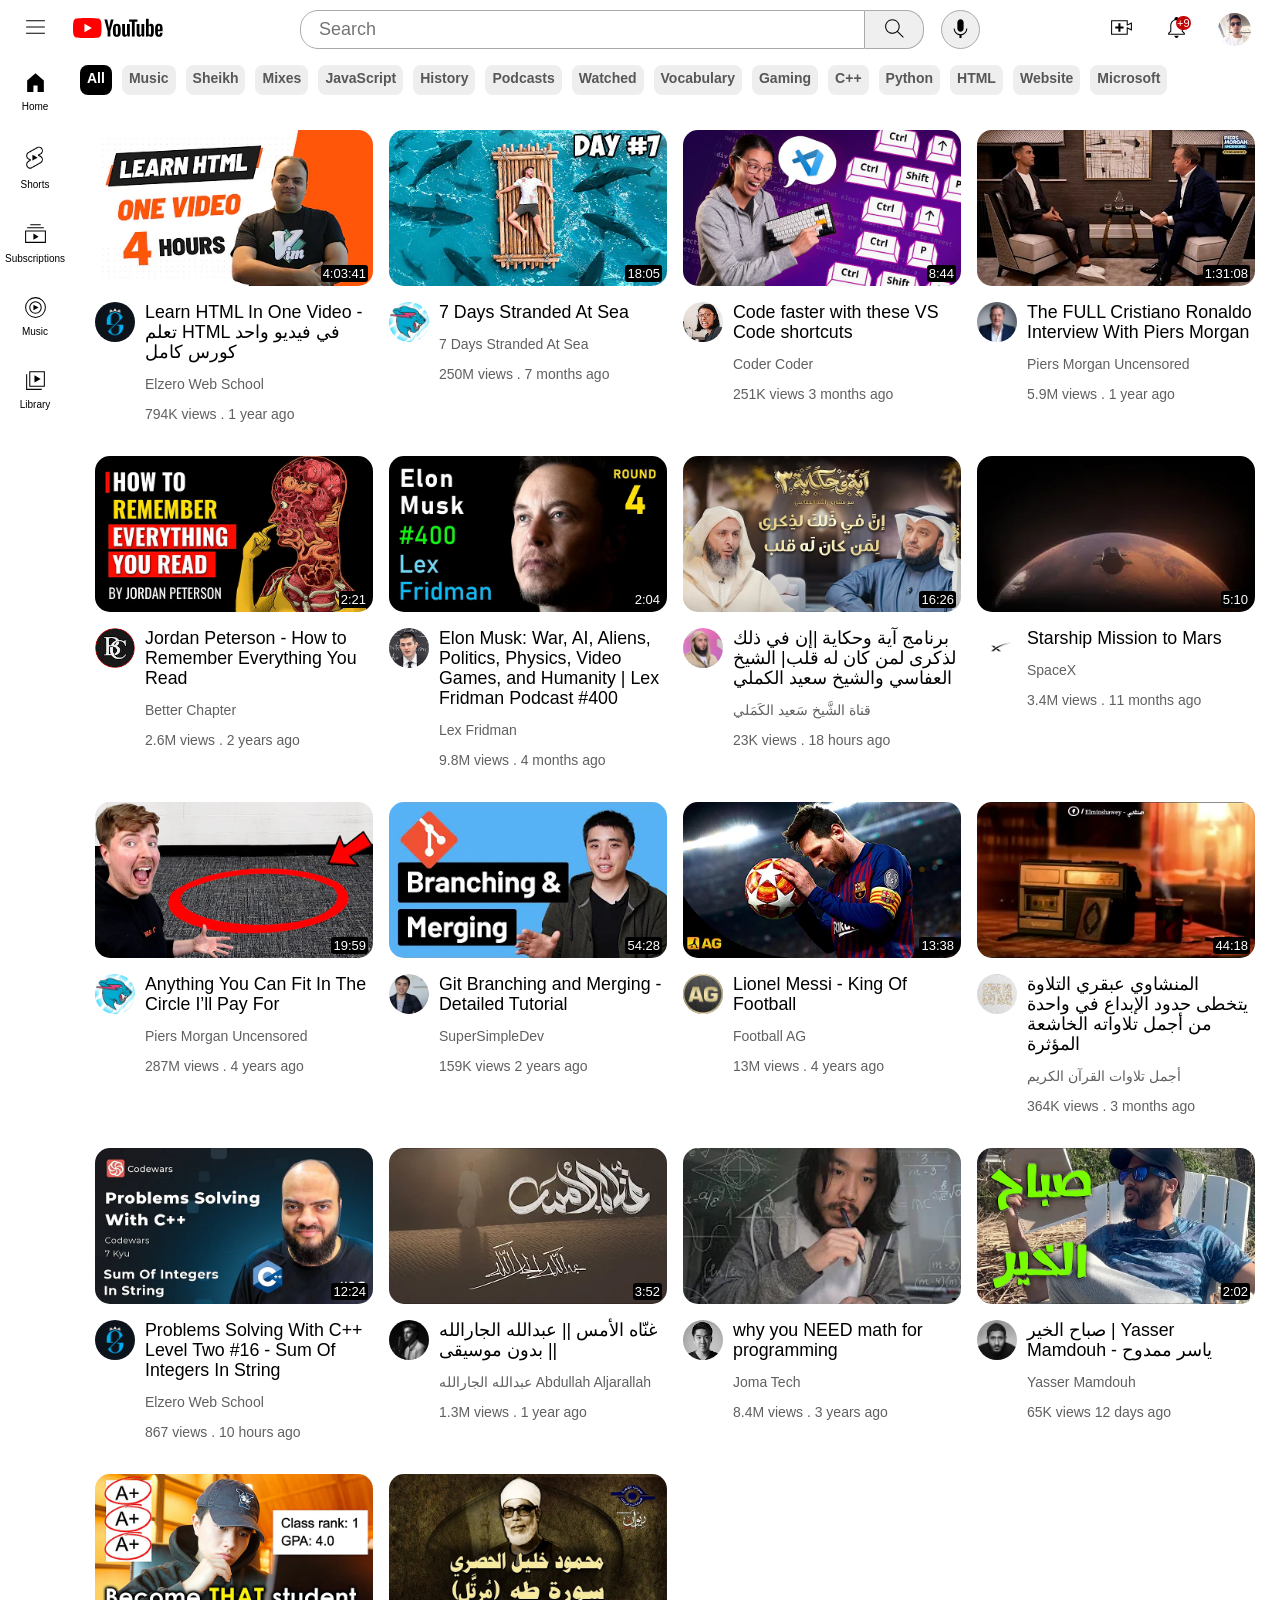
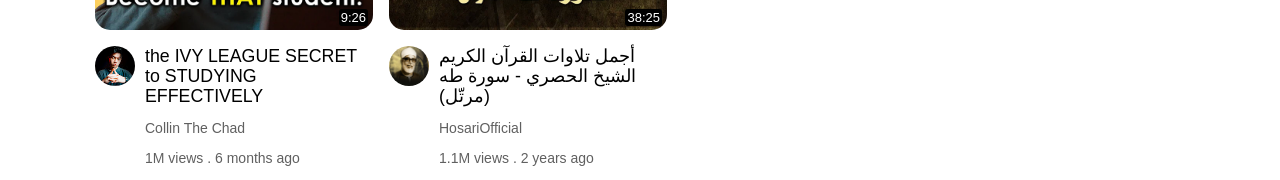
==== index.html @ dba9ea6b "Add files via upload" ====
<!DOCTYPE html>
<html lang="en">

<head>
    <meta charset="UTF-8">
    <link rel="stylesheet" href="youtube.css">
    <link rel="stylesheet" href="youtube.header.css">
    <link rel="shortcut icon" href="images\youtube.png">
    <link rel="stylesheet" href="side.css">
    <title>Youtube</title>
</head>

<body>

<div class="all-header">
    <div class="header">
        <div class="header-left">
            <img class="three-dash" src="images/three-dash.svg">
            <img class="logo" src="images/youtube-logo.svg">
        </div>
    
    
        <div class="header-center"> 
            <input class="search-bar" type="text" placeholder="Search">
            <button class="button-search">
                <img class="search-icon" src="images/search.svg">
            </button>
            <button class="button-voice">
                <img class="voice-search-icon" src="images/voice-search-icon.svg">
            </button>
        </div>
    
    
        <div class="header-right">
            <img class="upload" src="images/upload.svg">
            <div class="cont">
              <img class="notifications" src="images/notifications.svg">
              <p class="conter">+9</p>  
            </div>
            
            <img class="my-prof" src="images/my-prof.jpg">
        </div>
    </div>
    <div class="header2">
        <div class="element-all">All</div>
        <div class="element">Music</div>
        <div class="element">Sheikh</div>
        <div class="element">Mixes</div>
        <div class="element">JavaScript</div>
        <div class="element">History</div>
        <div class="element">Podcasts</div>
        <div class="element">Watched</div>
        <div class="element">Vocabulary</div>
        <div class="element">Gaming</div>
        <div class="element">C++</div>
        <div class="element">Python</div>
        <div class="element">HTML</div>
        <div class="element">Website</div>
        <div class="element">Microsoft</div>
    </div>
</div>
<div class="side">
   <div class="side-bar">
        <img class="home-icon" src="images/home.svg">
        <p class="home">Home</p>
        <img class="short-icon" src="images/shorts.png">
        <p class="shorts">Shorts</p>
        <img class="subscriptions-icon" src="images/subscriptions.svg">
        <p class="subscriptions">Subscriptions</p>
        <img class="music-icon" src="images/youtube-music.svg">
        <p class="music">Music</p>
        <img class="library-icon" src="images/library.svg">
        <p class="library">Library</p>
   </div> 
</div>

    <div class="conta">

        <!-------------------------------------------(1)------------------------------------------->

        <div class="video">
                <div  class="pic-timing"> 
                  <img class="video-photo" src="images/zer2.webp">
                  <div class="video-time">4:03:41</div> 
            </div>
            <div class="total-grid">
                <div class="div-of-prof">
                    <img class="prof-pic" src="images/zer1.jpg">
                </div>
                <div class="video-info">
                    <p class="video-title">Learn HTML In One Video - تعلم HTML في فيديو واحد كورس كامل</p>
                    <p class="video-author">Elzero Web School</p>
                    <p class="video-state">794K views . 1 year ago</p>
                </div>
            </div>
        </div>


        <!--------------------------------------------------(2)-------------------------------------->

        <div class="video">
            <div class="pic-timing">
                <img class="video-photo" src="images/bas3.webp">
                <div class="video-time">18:05</div>
            </div>
            <div class="total-grid">
                <div class="div-of-prof">
                    <img class="prof-pic" src="images/bas1.jpg">
                </div>
                <div class="video-info">
                    <p class="video-title">7 Days Stranded At Sea</p>
                    <p class="video-author">7 Days Stranded At Sea</p>
                    <p class="video-state">
                        250M views . 7 months ago</p>
                </div>
            </div>
        </div>

        <!-----------------------------------------------------(3)----------------------------------->

        <div class="video">
            <div class="pic-timing">
                <img class="video-photo" src="images/ctr2.webp">
                <div class="video-time">8:44</div>
            </div>
            <div class="total-grid">
                <div class="div-of-prof">
                    <img class="prof-pic" src="images/ctr1.jpg">
                </div>
                <div class="video-info">
                    <p class="video-title">Code faster with these VS Code shortcuts</p>
                    <p class="video-author">Coder Coder</p>
                    <p class="video-state">251K views  3 months ago </p>
                </div>
            </div>
        </div>

        <!---------------------------------------------(4)------------------------------------------->

        <div class="video">
            <div class="pic-timing">
                <img class="video-photo" src="images/cr2.webp">
                <div class="video-time">1:31:08</div>
            </div>
            <div class="total-grid">
                <div class="div-of-prof">
                    <img class="prof-pic" src="images/cr71.jpg">
                </div>
                <div class="video-info">
                    <p class="video-title">The FULL Cristiano Ronaldo Interview With Piers Morgan</p>
                    <p class="video-author">Piers Morgan Uncensored</p>
                    <p class="video-state">5.9M views . 1 year ago</p>
                </div>
            </div>
        </div>

        <!------------------------------------------------(5)---------------------------------------->

        <div class="video">
            <div class="pic-timing">
                <img class="video-photo" src="images/how2.webp">
                <div class="video-time">2:21</div>
            </div>
            <div class="total-grid">
                <div class="div-of-prof">
                    <img class="prof-pic" src="images/how1.jpg">
                </div>
                <div class="video-info">
                    <p class="video-title">Jordan Peterson - How to Remember Everything You Read</p>
                    <p class="video-author">Better Chapter</p>
                    <p class="video-state">2.6M views . 2 years ago</p>
                </div>
            </div>
        </div>

        <!--------------------------------------------------(6)-------------------------------------->

        <div class="video">
            <div class="pic-timing">
                <img class="video-photo" src="images/elon2.webp">
                <div class="video-time">2:04</div>
            </div>
            <div class="total-grid">
                <div class="div-of-prof">
                    <img class="prof-pic" src="images/elon1.jpg">
                </div>
                <div class="video-info">
                    <p class="video-title">Elon Musk: War, AI, Aliens, Politics, Physics, Video Games, and Humanity | Lex Fridman Podcast #400</p>
                    <p class="video-author">Lex Fridman</p>
                    <p class="video-state">9.8M views . 4 months ago</p>
                </div>
            </div>
        </div>

        <!--------------------------------------------------(7)-------------------------------------->

        <div class="video">
            <div class="pic-timing">
                <img class="video-photo" src="images/sa3.webp">
                <div class="video-time">16:26</div>
            </div>
            <div class="total-grid">
                <div class="div-of-prof">
                    <img class="prof-pic" src="images/sa1.jpg">
                </div>
                <div class="video-info">
                    <p class="video-title">برنامج آية وحكاية |إن في ذلك لذكرى لمن كان له قلب| الشيخ العفاسي والشيخ سعيد الكملي</p>
                    <p class="video-author">قناة الشَّيخ سَعيد الكَمَلي </p>
                    <p class="video-state">23K views . 18 hours ago</p>
                </div>
            </div>
        </div>

        <!---------------------------------------------------(8)------------------------------------->

        <div class="video">
            <div class="pic-timing">
                <img class="video-photo" src="images/space2.webp">
                <div class="video-time">5:10</div>
            </div>
            <div class="total-grid">
                <div class="div-of-prof">
                    <img class="prof-pic" src="images/space1.jpg">
                </div>
                <div class="video-info">
                    <p class="video-title">Starship Mission to Mars</p>
                    <p class="video-author">SpaceX</p>
                    <p class="video-state">3.4M views . 11 months ago</p>
                </div>
            </div>
        </div>

        <!----------------------------------------------------(9)------------------------------------>

        <div class="video">
            <div class="pic-timing">
                <img class="video-photo" src="images/bas2.webp">
                <div class="video-time">19:59</div>
            </div>
            <div class="total-grid">
                <div class="div-of-prof">
                    <img class="prof-pic" src="images/bas1.jpg">
                </div>
                <div class="video-info">
                    <p class="video-title">Anything You Can Fit In The Circle I’ll Pay For</p>
                    <p class="video-author">Piers Morgan Uncensored</p>
                    <p class="video-state">287M views . 4 years ago</p>
                </div>
            </div>
        </div>

        <!-------------------------------------------------(10)--------------------------------------->

        <div class="video">
            <div class="pic-timing">
                <img class="video-photo" src="images/con2.webp">
                <div class="video-time">54:28</div>
            </div>
            <div class="total-grid">
                <div class="div-of-prof">
                    <img class="prof-pic" src="images/con1.jpg">
                </div>
                <div class="video-info">
                    <p class="video-title">Git Branching and Merging - Detailed Tutorial</p>
                    <p class="video-author">SuperSimpleDev</p>
                    <p class="video-state">159K views  2 years ago</p>
                </div>
            </div>
        </div>

        <!----------------------------------------------------(11)------------------------------------>

        <div class="video">
            <div class="pic-timing">
                <img class="video-photo" src="images/mis2.webp">
                <div class="video-time">13:38</div>
            </div>
            <div class="total-grid">
                <div class="div-of-prof">
                    <img class="prof-pic" src="images/mis1.jpg">
                </div>
                <div class="video-info">
                    <p class="video-title">Lionel Messi - King Of Football</p>
                    <p class="video-author">Football AG</p>
                    <p class="video-state">13M views . 4 years ago</p>
                </div>
            </div>
        </div>

        <!-------------------------------------------------------(12)--------------------------------->

        <div class="video">
            <div class="pic-timing">
                <img class="video-photo" src="images/mnsh2.webp">
                <div class="video-time">44:18</div>
            </div>
            <div class="total-grid">
                <div class="div-of-prof">
                    <img class="prof-pic" src="images/mnsh1.jpg">
                </div>
                <div class="video-info">
                    <p class="video-title">المنشاوي عبقري التلاوة يتخطى حدود الإبداع في واحدة من أجمل تلاواته الخاشعة المؤثرة</p>
                    <p class="video-author">أجمل تلاوات القرآن الكريم</p>
                    <p class="video-state">364K views . 3 months ago</p>
                </div>
            </div>
        </div>

        <!-------------------------------------------------------(13)--------------------------------->

        <div class="video">
            <div class="pic-timing">
                <img class="video-photo" src="images/elzero3.webp">
                <div class="video-time">12:24</div>
            </div>
            <div class="total-grid">
                <div class="div-of-prof">
                    <img class="prof-pic" src="images/zer1.jpg">
                </div>
                <div class="video-info">
                    <p class="video-title">Problems Solving With C++ Level Two #16 - Sum Of Integers In String</p>
                    <p class="video-author">Elzero Web School</p>
                    <p class="video-state">867 views . 10 hours ago</p>
                </div>
            </div>
        </div>

        <!-------------------------------------------------------(14)--------------------------------->

        <div class="video">
            <div class="pic-timing">
                <img class="video-photo" src="images/gar3.webp">
                <div class="video-time">3:52</div>
            </div>
            <div class="total-grid">
                <div class="div-of-prof">
                    <img class="prof-pic" src="images/gar1.jpg">
                </div>
                <div class="video-info">
                    <p class="video-title">غنّاه الأمس || عبدالله الجارالله || بدون موسيقى</p>
                    <p class="video-author">عبدالله الجارالله Abdullah Aljarallah</p>
                    <p class="video-state">1.3M views . 1 year ago</p>
                </div>
            </div>
        </div>
        
        <!--------------------------------------------------(15)-------------------------------------->

        <div class="video">
            <div class="pic-timing">
                <img class="video-photo" src="images/alg2.webp">
                <div class="video-time"></div>
            </div>
            <div class="total-grid">
                <div class="div-of-prof">
                    <img class="prof-pic" src="images/alg1.webp">
                </div>
                <div class="video-info">
                    <p class="video-title">why you NEED math for programming</p>
                    <p class="video-author">Joma Tech</p>
                    <p class="video-state">8.4M views . 3 years ago</p>
                </div>
            </div>
        </div>
        <!----------------------------------------------------(16)------------------------------------>

        <div class="video">
            <div class="pic-timing">
                <img class="video-photo" src="images/yas2.webp">
                <div class="video-time">2:02</div>
            </div>
            <div class="total-grid">
                <div class="div-of-prof">
                    <img class="prof-pic" src="images/yas1.jpg">
                </div>
                <div class="video-info">
                    <p class="video-title">صباح الخير | Yasser Mamdouh - ياسر ممدوح</p>
                    <p class="video-author">Yasser Mamdouh</p>
                    <p class="video-state">65K views  12 days ago</p>
                </div>
            </div>
        </div>
        <!----------------------------------------------------(17)------------------------------------>

        <div class="video">
            <div class="pic-timing">
                <img class="video-photo" src="images/non2.webp">
                <div class="video-time">9:26</div>
            </div>
            <div class="total-grid">
                <div class="div-of-prof">
                    <img class="prof-pic" src="images/non1.jpg">
                </div>
                <div class="video-info">
                    <p class="video-title">the IVY LEAGUE SECRET to STUDYING EFFECTIVELY</p>
                    <p class="video-author">Collin The Chad</p>
                    <p class="video-state">1M views . 6 months ago</p>
                </div>
            </div>
        </div>
        <!----------------------------------------------------(18)------------------------------------>

        <div  class="video">
            <div class="pic-timing">
                <img class="video-photo" src="images/hos2.webp">
                <div class="video-time">38:25</div>
            </div>
            <div class="total-grid">
                <div class="div-of-prof">
                    <img class="prof-pic" src="images/hos1.jpg">
                </div>
                <div class="video-info">
                    <p class="video-title">أجمل تلاوات القرآن الكريم الشيخ الحصري - سورة طه (مرتّل)</p>
                    <p class="video-author">HosariOfficial</p>
                    <p class="video-state">1.1M views . 2 years ago</p>
                </div>
            </div>
        </div>

    </div>
</body>

</html>
---- youtube.css ----
body {
  font-family: "Roboto", sans-serif;
  margin: 0;
  margin-right: 25px;
}
.conta{
display:grid;
grid-template-columns:1fr 1fr 1fr;
column-gap:16px;
row-gap:20px;
margin-left: 95px;
margin-top: 130px;
}

@media (max-width:600px){
  .conta{ grid-template-columns:1fr;
  }
}
@media (max-width:999px) and (min-width:600px) {
  .conta{ grid-template-columns:1fr 1fr;
  }
}
@media (min-width:1000px){
  .conta{ grid-template-columns:1fr 1fr  1fr  1fr;
  }
}

.video {
  display: inline-block;
  vertical-align: top;
  position: relative;
  z-index: -1;
}

.video-photo {
  margin-bottom: 12px;
  width: 100%;
  border-radius:15px;
}

.total-grid {
  display: grid;
  grid-template-columns: 50px 1fr;

}

.prof-pic {
  width: 40px;
  border-radius: 25px;
}


.video-title {
  margin-top: 0px;
  font-size: 17.8px;
  font-weight: 500;
  line-height: 20px;
  margin-bottom: 12px;
  width :100%
}

.video-author {
  font-size: 14px;
  color: rgb(96, 96, 96);
  margin-bottom: 4px;
}

.video-state {
  font-size: 14px;
  color: rgb(96, 96, 96)
}


.video-time{
  position: absolute;
  bottom: 134px;
  right:5px;
  background-color: black;
  color: white;
  font-size: 13px;
  border-radius: 3px;
  padding: 1px;
  padding-right: 2px;
  padding-left: 2px;
}

.pic-timing{
  position: relative;
  
}
.video-time{
  position: absolute;
  bottom: 20px;
  right:5px;
  background-color: black;
  color: white;
  font-size: 13px;
  border-radius: 3px;
  padding: 1px;
  padding-right: 2px;
  padding-left: 2px;
}
---- youtube.header.css ----
.all-header{
  position: fixed;
  top: 0px;
  background-color: white;
  padding-bottom: 15px;
  width: 100%;
}

.header{
display:flex;
flex-direction:row;
justify-content:space-between;
height:55px;
margin-bottom:10px;
vertical-align: top;
}

.header-left{
  display:flex;
  align-items:center;
  width: 150px;
  margin-right:150px;
}
.three-dash{
  height: 25px;
  margin-right :25px;
  margin-left:23px;
}
.logo{
  height:20px;
}



.header-center{
  display:flex;
  flex: 1;

}
.search-bar{
height:35px;
width:100%;
font-size: 18px;
max-width: 650px;
min-width: 100px;
border-top-left-radius:18px;
border-bottom-left-radius:18px;
border: rgb(170,170,170) solid 1px;
margin-top:10px;
padding-left: 18px;
}

.button-search{
  height:39px;
  border-top-right-radius:18px;
  border-bottom-right-radius:18px;
  border: rgb(170,170,170) solid 1px;
  margin-top:10px;
  border-left: none;
  margin-right: 17px;
  width: 70px;
}
.button-voice{
  height:39px;
  border-radius: 40px;
  border: rgb(170,170,170) solid 1px;
  margin-top:10px;
}

.search-icon{
  height:25px;
}
.voice-search-icon{
  height:25px;
}


.header-right{
  display:flex;
  width:200px;
  justify-content: space-evenly;
  margin-left:100px;
  margin-top:10px;
}


.my-prof{
  border-radius:25px;
  height: 33px;
  margin-top: 3px;
}
.notifications{
  height: 25px;
  margin-top: 5px;
}
.cont{
  position: relative;
}
.conter{
  position: absolute;
  top: -5px;
  right:-2px;
  font-size: 11px;
  background-color: rgb(197, 5, 5);
  color: white;
  border-radius: 10px;
  padding:1px
}


.upload{
  height: 25px;
  margin-top: 5px;
}



.header2{
  display: flex;
  flex-direction:flex-row;
  height: 30px;
  margin-left: 80px;
  
}

.element{
  font-size: 14px;
  font-weight: 550;
  color: rgb(88, 87, 87);
  padding: 7px;
  padding-top:5px;
  padding-bottom:5px;
  background:#eee;
  border-radius:8px;
  margin-right:10px;
  
}
.element-all{
    background-color: rgb(0, 0, 0);
    color: rgb(255, 255, 255);
    font-size: 14px;
    font-weight: 550;
    padding: 7px;
    padding-top:5px;
    padding-bottom:5px;
    border-radius:8px;
    margin-right:10px;
    
}
---- side.css ----
.side {
  position: fixed;
  top: 70px;
  left: 0px;
  height: 700px;
  width: 70px;
  background-color: rgb(255, 255, 255);
}

.side-bar {
  display: flex;
  top: 70px;
  left: 0px;
  height: 350px;
  width: 70px;
  background-color: rgb(255, 255, 255);
  display: flex;
  flex-direction: column;
  justify-content: space-between;
  align-content: center;
  align-items: center;
}

.home-icon,
.library-icon,
.subscriptions-icon,
.music-icon
{
  width:25px;
  display: block;
}
.short-icon{
  width:30px;  
  height:30px;
  display: block;
}

.home,
.shorts,
.subscriptions,
.music,
.library{
  font-size: 10px;
  margin-top: -15px;
}
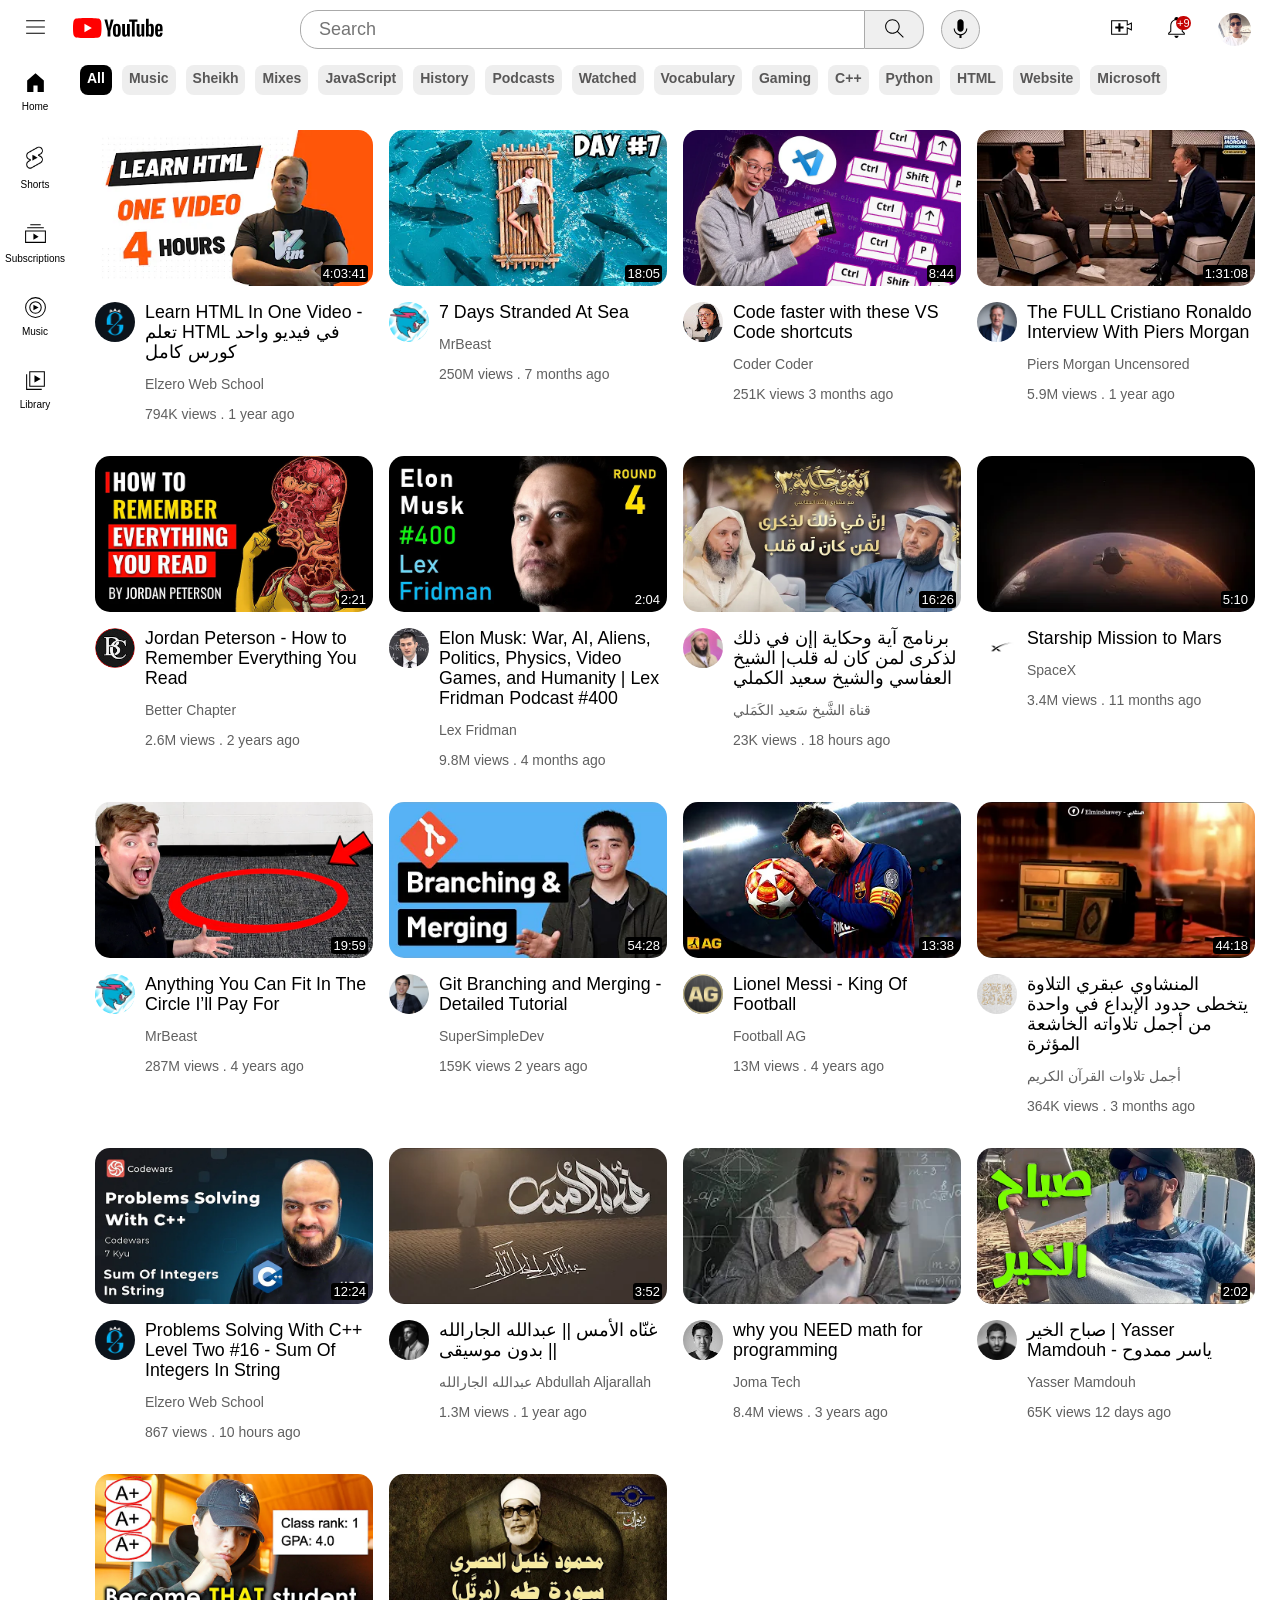
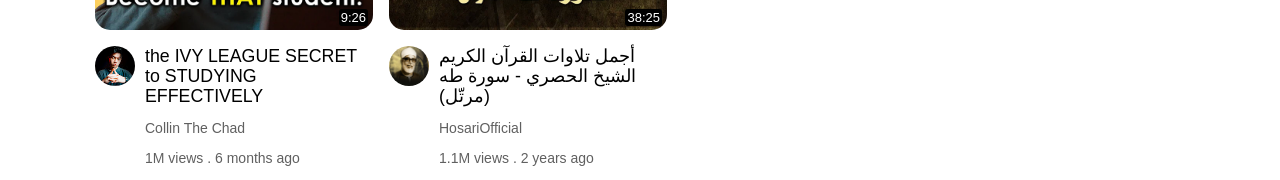
==== commit e96d3b63: "youtube" ====
--- a/index.html
+++ b/index.html
@@ -1,423 +1,429 @@
-<!DOCTYPE html>
-<html lang="en">
-
-<head>
-    <meta charset="UTF-8">
-    <link rel="stylesheet" href="youtube.css">
-    <link rel="stylesheet" href="youtube.header.css">
-    <link rel="shortcut icon" href="images\youtube.png">
-    <link rel="stylesheet" href="side.css">
-    <title>Youtube</title>
-</head>
-
-<body>
-
-<div class="all-header">
-    <div class="header">
-        <div class="header-left">
-            <img class="three-dash" src="images/three-dash.svg">
-            <img class="logo" src="images/youtube-logo.svg">
-        </div>
-    
-    
-        <div class="header-center"> 
-            <input class="search-bar" type="text" placeholder="Search">
-            <button class="button-search">
-                <img class="search-icon" src="images/search.svg">
-            </button>
-            <button class="button-voice">
-                <img class="voice-search-icon" src="images/voice-search-icon.svg">
-            </button>
-        </div>
-    
-    
-        <div class="header-right">
-            <img class="upload" src="images/upload.svg">
-            <div class="cont">
-              <img class="notifications" src="images/notifications.svg">
-              <p class="conter">+9</p>  
-            </div>
-            
-            <img class="my-prof" src="images/my-prof.jpg">
-        </div>
-    </div>
-    <div class="header2">
-        <div class="element-all">All</div>
-        <div class="element">Music</div>
-        <div class="element">Sheikh</div>
-        <div class="element">Mixes</div>
-        <div class="element">JavaScript</div>
-        <div class="element">History</div>
-        <div class="element">Podcasts</div>
-        <div class="element">Watched</div>
-        <div class="element">Vocabulary</div>
-        <div class="element">Gaming</div>
-        <div class="element">C++</div>
-        <div class="element">Python</div>
-        <div class="element">HTML</div>
-        <div class="element">Website</div>
-        <div class="element">Microsoft</div>
-    </div>
-</div>
-<div class="side">
-   <div class="side-bar">
-        <img class="home-icon" src="images/home.svg">
-        <p class="home">Home</p>
-        <img class="short-icon" src="images/shorts.png">
-        <p class="shorts">Shorts</p>
-        <img class="subscriptions-icon" src="images/subscriptions.svg">
-        <p class="subscriptions">Subscriptions</p>
-        <img class="music-icon" src="images/youtube-music.svg">
-        <p class="music">Music</p>
-        <img class="library-icon" src="images/library.svg">
-        <p class="library">Library</p>
-   </div> 
-</div>
-
-    <div class="conta">
-
-        <!-------------------------------------------(1)------------------------------------------->
-
-        <div class="video">
-                <div  class="pic-timing"> 
-                  <img class="video-photo" src="images/zer2.webp">
-                  <div class="video-time">4:03:41</div> 
-            </div>
-            <div class="total-grid">
-                <div class="div-of-prof">
-                    <img class="prof-pic" src="images/zer1.jpg">
-                </div>
-                <div class="video-info">
-                    <p class="video-title">Learn HTML In One Video - تعلم HTML في فيديو واحد كورس كامل</p>
-                    <p class="video-author">Elzero Web School</p>
-                    <p class="video-state">794K views . 1 year ago</p>
-                </div>
-            </div>
-        </div>
-
-
-        <!--------------------------------------------------(2)-------------------------------------->
-
-        <div class="video">
-            <div class="pic-timing">
-                <img class="video-photo" src="images/bas3.webp">
-                <div class="video-time">18:05</div>
-            </div>
-            <div class="total-grid">
-                <div class="div-of-prof">
-                    <img class="prof-pic" src="images/bas1.jpg">
-                </div>
-                <div class="video-info">
-                    <p class="video-title">7 Days Stranded At Sea</p>
-                    <p class="video-author">7 Days Stranded At Sea</p>
-                    <p class="video-state">
-                        250M views . 7 months ago</p>
-                </div>
-            </div>
-        </div>
-
-        <!-----------------------------------------------------(3)----------------------------------->
-
-        <div class="video">
-            <div class="pic-timing">
-                <img class="video-photo" src="images/ctr2.webp">
-                <div class="video-time">8:44</div>
-            </div>
-            <div class="total-grid">
-                <div class="div-of-prof">
-                    <img class="prof-pic" src="images/ctr1.jpg">
-                </div>
-                <div class="video-info">
-                    <p class="video-title">Code faster with these VS Code shortcuts</p>
-                    <p class="video-author">Coder Coder</p>
-                    <p class="video-state">251K views  3 months ago </p>
-                </div>
-            </div>
-        </div>
-
-        <!---------------------------------------------(4)------------------------------------------->
-
-        <div class="video">
-            <div class="pic-timing">
-                <img class="video-photo" src="images/cr2.webp">
-                <div class="video-time">1:31:08</div>
-            </div>
-            <div class="total-grid">
-                <div class="div-of-prof">
-                    <img class="prof-pic" src="images/cr71.jpg">
-                </div>
-                <div class="video-info">
-                    <p class="video-title">The FULL Cristiano Ronaldo Interview With Piers Morgan</p>
-                    <p class="video-author">Piers Morgan Uncensored</p>
-                    <p class="video-state">5.9M views . 1 year ago</p>
-                </div>
-            </div>
-        </div>
-
-        <!------------------------------------------------(5)---------------------------------------->
-
-        <div class="video">
-            <div class="pic-timing">
-                <img class="video-photo" src="images/how2.webp">
-                <div class="video-time">2:21</div>
-            </div>
-            <div class="total-grid">
-                <div class="div-of-prof">
-                    <img class="prof-pic" src="images/how1.jpg">
-                </div>
-                <div class="video-info">
-                    <p class="video-title">Jordan Peterson - How to Remember Everything You Read</p>
-                    <p class="video-author">Better Chapter</p>
-                    <p class="video-state">2.6M views . 2 years ago</p>
-                </div>
-            </div>
-        </div>
-
-        <!--------------------------------------------------(6)-------------------------------------->
-
-        <div class="video">
-            <div class="pic-timing">
-                <img class="video-photo" src="images/elon2.webp">
-                <div class="video-time">2:04</div>
-            </div>
-            <div class="total-grid">
-                <div class="div-of-prof">
-                    <img class="prof-pic" src="images/elon1.jpg">
-                </div>
-                <div class="video-info">
-                    <p class="video-title">Elon Musk: War, AI, Aliens, Politics, Physics, Video Games, and Humanity | Lex Fridman Podcast #400</p>
-                    <p class="video-author">Lex Fridman</p>
-                    <p class="video-state">9.8M views . 4 months ago</p>
-                </div>
-            </div>
-        </div>
-
-        <!--------------------------------------------------(7)-------------------------------------->
-
-        <div class="video">
-            <div class="pic-timing">
-                <img class="video-photo" src="images/sa3.webp">
-                <div class="video-time">16:26</div>
-            </div>
-            <div class="total-grid">
-                <div class="div-of-prof">
-                    <img class="prof-pic" src="images/sa1.jpg">
-                </div>
-                <div class="video-info">
-                    <p class="video-title">برنامج آية وحكاية |إن في ذلك لذكرى لمن كان له قلب| الشيخ العفاسي والشيخ سعيد الكملي</p>
-                    <p class="video-author">قناة الشَّيخ سَعيد الكَمَلي </p>
-                    <p class="video-state">23K views . 18 hours ago</p>
-                </div>
-            </div>
-        </div>
-
-        <!---------------------------------------------------(8)------------------------------------->
-
-        <div class="video">
-            <div class="pic-timing">
-                <img class="video-photo" src="images/space2.webp">
-                <div class="video-time">5:10</div>
-            </div>
-            <div class="total-grid">
-                <div class="div-of-prof">
-                    <img class="prof-pic" src="images/space1.jpg">
-                </div>
-                <div class="video-info">
-                    <p class="video-title">Starship Mission to Mars</p>
-                    <p class="video-author">SpaceX</p>
-                    <p class="video-state">3.4M views . 11 months ago</p>
-                </div>
-            </div>
-        </div>
-
-        <!----------------------------------------------------(9)------------------------------------>
-
-        <div class="video">
-            <div class="pic-timing">
-                <img class="video-photo" src="images/bas2.webp">
-                <div class="video-time">19:59</div>
-            </div>
-            <div class="total-grid">
-                <div class="div-of-prof">
-                    <img class="prof-pic" src="images/bas1.jpg">
-                </div>
-                <div class="video-info">
-                    <p class="video-title">Anything You Can Fit In The Circle I’ll Pay For</p>
-                    <p class="video-author">Piers Morgan Uncensored</p>
-                    <p class="video-state">287M views . 4 years ago</p>
-                </div>
-            </div>
-        </div>
-
-        <!-------------------------------------------------(10)--------------------------------------->
-
-        <div class="video">
-            <div class="pic-timing">
-                <img class="video-photo" src="images/con2.webp">
-                <div class="video-time">54:28</div>
-            </div>
-            <div class="total-grid">
-                <div class="div-of-prof">
-                    <img class="prof-pic" src="images/con1.jpg">
-                </div>
-                <div class="video-info">
-                    <p class="video-title">Git Branching and Merging - Detailed Tutorial</p>
-                    <p class="video-author">SuperSimpleDev</p>
-                    <p class="video-state">159K views  2 years ago</p>
-                </div>
-            </div>
-        </div>
-
-        <!----------------------------------------------------(11)------------------------------------>
-
-        <div class="video">
-            <div class="pic-timing">
-                <img class="video-photo" src="images/mis2.webp">
-                <div class="video-time">13:38</div>
-            </div>
-            <div class="total-grid">
-                <div class="div-of-prof">
-                    <img class="prof-pic" src="images/mis1.jpg">
-                </div>
-                <div class="video-info">
-                    <p class="video-title">Lionel Messi - King Of Football</p>
-                    <p class="video-author">Football AG</p>
-                    <p class="video-state">13M views . 4 years ago</p>
-                </div>
-            </div>
-        </div>
-
-        <!-------------------------------------------------------(12)--------------------------------->
-
-        <div class="video">
-            <div class="pic-timing">
-                <img class="video-photo" src="images/mnsh2.webp">
-                <div class="video-time">44:18</div>
-            </div>
-            <div class="total-grid">
-                <div class="div-of-prof">
-                    <img class="prof-pic" src="images/mnsh1.jpg">
-                </div>
-                <div class="video-info">
-                    <p class="video-title">المنشاوي عبقري التلاوة يتخطى حدود الإبداع في واحدة من أجمل تلاواته الخاشعة المؤثرة</p>
-                    <p class="video-author">أجمل تلاوات القرآن الكريم</p>
-                    <p class="video-state">364K views . 3 months ago</p>
-                </div>
-            </div>
-        </div>
-
-        <!-------------------------------------------------------(13)--------------------------------->
-
-        <div class="video">
-            <div class="pic-timing">
-                <img class="video-photo" src="images/elzero3.webp">
-                <div class="video-time">12:24</div>
-            </div>
-            <div class="total-grid">
-                <div class="div-of-prof">
-                    <img class="prof-pic" src="images/zer1.jpg">
-                </div>
-                <div class="video-info">
-                    <p class="video-title">Problems Solving With C++ Level Two #16 - Sum Of Integers In String</p>
-                    <p class="video-author">Elzero Web School</p>
-                    <p class="video-state">867 views . 10 hours ago</p>
-                </div>
-            </div>
-        </div>
-
-        <!-------------------------------------------------------(14)--------------------------------->
-
-        <div class="video">
-            <div class="pic-timing">
-                <img class="video-photo" src="images/gar3.webp">
-                <div class="video-time">3:52</div>
-            </div>
-            <div class="total-grid">
-                <div class="div-of-prof">
-                    <img class="prof-pic" src="images/gar1.jpg">
-                </div>
-                <div class="video-info">
-                    <p class="video-title">غنّاه الأمس || عبدالله الجارالله || بدون موسيقى</p>
-                    <p class="video-author">عبدالله الجارالله Abdullah Aljarallah</p>
-                    <p class="video-state">1.3M views . 1 year ago</p>
-                </div>
-            </div>
-        </div>
-        
-        <!--------------------------------------------------(15)-------------------------------------->
-
-        <div class="video">
-            <div class="pic-timing">
-                <img class="video-photo" src="images/alg2.webp">
-                <div class="video-time"></div>
-            </div>
-            <div class="total-grid">
-                <div class="div-of-prof">
-                    <img class="prof-pic" src="images/alg1.webp">
-                </div>
-                <div class="video-info">
-                    <p class="video-title">why you NEED math for programming</p>
-                    <p class="video-author">Joma Tech</p>
-                    <p class="video-state">8.4M views . 3 years ago</p>
-                </div>
-            </div>
-        </div>
-        <!----------------------------------------------------(16)------------------------------------>
-
-        <div class="video">
-            <div class="pic-timing">
-                <img class="video-photo" src="images/yas2.webp">
-                <div class="video-time">2:02</div>
-            </div>
-            <div class="total-grid">
-                <div class="div-of-prof">
-                    <img class="prof-pic" src="images/yas1.jpg">
-                </div>
-                <div class="video-info">
-                    <p class="video-title">صباح الخير | Yasser Mamdouh - ياسر ممدوح</p>
-                    <p class="video-author">Yasser Mamdouh</p>
-                    <p class="video-state">65K views  12 days ago</p>
-                </div>
-            </div>
-        </div>
-        <!----------------------------------------------------(17)------------------------------------>
-
-        <div class="video">
-            <div class="pic-timing">
-                <img class="video-photo" src="images/non2.webp">
-                <div class="video-time">9:26</div>
-            </div>
-            <div class="total-grid">
-                <div class="div-of-prof">
-                    <img class="prof-pic" src="images/non1.jpg">
-                </div>
-                <div class="video-info">
-                    <p class="video-title">the IVY LEAGUE SECRET to STUDYING EFFECTIVELY</p>
-                    <p class="video-author">Collin The Chad</p>
-                    <p class="video-state">1M views . 6 months ago</p>
-                </div>
-            </div>
-        </div>
-        <!----------------------------------------------------(18)------------------------------------>
-
-        <div  class="video">
-            <div class="pic-timing">
-                <img class="video-photo" src="images/hos2.webp">
-                <div class="video-time">38:25</div>
-            </div>
-            <div class="total-grid">
-                <div class="div-of-prof">
-                    <img class="prof-pic" src="images/hos1.jpg">
-                </div>
-                <div class="video-info">
-                    <p class="video-title">أجمل تلاوات القرآن الكريم الشيخ الحصري - سورة طه (مرتّل)</p>
-                    <p class="video-author">HosariOfficial</p>
-                    <p class="video-state">1.1M views . 2 years ago</p>
-                </div>
-            </div>
-        </div>
-
-    </div>
-</body>
-
+<!DOCTYPE html>
+<html lang="en">
+
+<head>
+    <meta charset="UTF-8">
+    <link rel="stylesheet" href="youtube.css">
+    <link rel="stylesheet" href="youtube.header.css">
+    <link rel="shortcut icon" href="images\youtube.png">
+    <link rel="stylesheet" href="side.css">
+    <title>Youtube</title>
+</head>
+
+<body>
+
+<div class="all-header">
+    <div class="header">
+        <div class="header-left">
+            <img class="three-dash" src="images/three-dash.svg">
+            <img class="logo" src="images/youtube-logo.svg">
+        </div>
+    
+    
+        <div class="header-center"> 
+            <input class="search-bar" type="text" placeholder="Search">
+            <button class="button-search">
+                <img class="search-icon" src="images/search.svg">
+            </button>
+            <button class="button-voice">
+                <img class="voice-search-icon" src="images/voice-search-icon.svg">
+            </button>
+        </div>
+    
+    
+        <div class="header-right">
+            <img class="upload" src="images/upload.svg">
+            <div class="cont">
+              <img class="notifications" src="images/notifications.svg">
+              <p class="conter">+9</p>  
+            </div>
+            
+            <img class="my-prof" src="images/my-prof.jpg">
+        </div>
+    </div>
+    <div class="header2">
+        <div class="element-all">All</div>
+        <div class="element">Music</div>
+        <div class="element">Sheikh</div>
+        <div class="element">Mixes</div>
+        <div class="element">JavaScript</div>
+        <div class="element">History</div>
+        <div class="element">Podcasts</div>
+        <div class="element">Watched</div>
+        <div class="element">Vocabulary</div>
+        <div class="element">Gaming</div>
+        <div class="element">C++</div>
+        <div class="element">Python</div>
+        <div class="element">HTML</div>
+        <div class="element">Website</div>
+        <div class="element">Microsoft</div>
+    </div>
+</div>
+<div class="side">
+   <div class="side-bar">
+        <img class="home-icon" src="images/home.svg">
+        <p class="home">Home</p>
+        <img class="short-icon" src="images/shorts.png">
+        <p class="shorts">Shorts</p>
+        <img class="subscriptions-icon" src="images/subscriptions.svg">
+        <p class="subscriptions">Subscriptions</p>
+        <img class="music-icon" src="images/youtube-music.svg">
+        <p class="music">Music</p>
+        <img class="library-icon" src="images/library.svg">
+        <p class="library">Library</p>
+   </div> 
+</div>
+
+    <div class="conta">
+
+        <!-------------------------------------------(1)------------------------------------------->
+
+     <a href="https://youtu.be/qfPUMV9J5yw?si=h3jVs308Gj_Xr_jJ" class="video-link">
+        <div class="video">
+                    <div  class="pic-timing"> 
+                  <img class="video-photo" src="images/zer2.webp">
+                  <div class="video-time">4:03:41</div> 
+            </div>
+            <div class="total-grid">
+                <div class="div-of-prof">
+                    <img class="prof-pic" src="images/zer1.jpg">
+                </div>
+                <div class="video-info">
+                    <p class="video-title">Learn HTML In One Video - تعلم HTML في فيديو واحد كورس كامل</p>
+                    <p class="video-author">Elzero Web School</p>
+                    <p class="video-state">794K views . 1 year ago</p>
+                </div>
+            </div>
+        </div>
+       </a>
+
+
+        <!--------------------------------------------------(2)-------------------------------------->
+        <a href="https://youtu.be/yhB3BgJyGl8?si=XQAN4Y_O1gF59KQc" class="video-link">
+              <div class="video">
+            <div class="pic-timing">
+                <img class="video-photo" src="images/bas3.webp">
+                <div class="video-time">18:05</div>
+            </div>
+            <div class="total-grid">
+                <div class="div-of-prof">
+                    <img class="prof-pic" src="images/bas1.jpg">
+                </div>
+                <div class="video-info">
+                    <p class="video-title">7 Days Stranded At Sea</p>
+                    <p class="video-author">MrBeast</p>
+                    <p class="video-state">
+                        250M views . 7 months ago</p>
+                </div>
+            </div>
+        </div>
+        </a>
+      
+
+        <!-----------------------------------------------------(3)----------------------------------->
+      <a href="https://youtu.be/dLzMz2Jk_qU?si=3yEEVEAV2o49zh8x" class="video-link">
+         <div class="video">
+            <div class="pic-timing">
+                <img class="video-photo" src="images/ctr2.webp">
+                <div class="video-time">8:44</div>
+            </div>
+            <div class="total-grid">
+                <div class="div-of-prof">
+                    <img class="prof-pic" src="images/ctr1.jpg">
+                </div>
+                <div class="video-info">
+                    <p class="video-title">Code faster with these VS Code shortcuts</p>
+                    <p class="video-author">Coder Coder</p>
+                    <p class="video-state">251K views  3 months ago </p>
+                </div>
+            </div>
+        </div>
+      </a>
+       
+
+        <!---------------------------------------------(4)------------------------------------------->
+
+        <div class="video">
+            <div class="pic-timing">
+                <img class="video-photo" src="images/cr2.webp">
+                <div class="video-time">1:31:08</div>
+            </div>
+            <div class="total-grid">
+                <div class="div-of-prof">
+                    <img class="prof-pic" src="images/cr71.jpg">
+                </div>
+                <div class="video-info">
+                    <p class="video-title">The FULL Cristiano Ronaldo Interview With Piers Morgan</p>
+                    <p class="video-author">Piers Morgan Uncensored</p>
+                    <p class="video-state">5.9M views . 1 year ago</p>
+                </div>
+            </div>
+        </div>
+
+        <!------------------------------------------------(5)---------------------------------------->
+
+        <div class="video">
+            <div class="pic-timing">
+                <img class="video-photo" src="images/how2.webp">
+                <div class="video-time">2:21</div>
+            </div>
+            <div class="total-grid">
+                <div class="div-of-prof">
+                    <img class="prof-pic" src="images/how1.jpg">
+                </div>
+                <div class="video-info">
+                    <p class="video-title">Jordan Peterson - How to Remember Everything You Read</p>
+                    <p class="video-author">Better Chapter</p>
+                    <p class="video-state">2.6M views . 2 years ago</p>
+                </div>
+            </div>
+        </div>
+
+        <!--------------------------------------------------(6)-------------------------------------->
+
+        <div class="video">
+            <div class="pic-timing">
+                <img class="video-photo" src="images/elon2.webp">
+                <div class="video-time">2:04</div>
+            </div>
+            <div class="total-grid">
+                <div class="div-of-prof">
+                    <img class="prof-pic" src="images/elon1.jpg">
+                </div>
+                <div class="video-info">
+                    <p class="video-title">Elon Musk: War, AI, Aliens, Politics, Physics, Video Games, and Humanity | Lex Fridman Podcast #400</p>
+                    <p class="video-author">Lex Fridman</p>
+                    <p class="video-state">9.8M views . 4 months ago</p>
+                </div>
+            </div>
+        </div>
+
+        <!--------------------------------------------------(7)-------------------------------------->
+
+        <div class="video">
+            <div class="pic-timing">
+                <img class="video-photo" src="images/sa3.webp">
+                <div class="video-time">16:26</div>
+            </div>
+            <div class="total-grid">
+                <div class="div-of-prof">
+                    <img class="prof-pic" src="images/sa1.jpg">
+                </div>
+                <div class="video-info">
+                    <p class="video-title">برنامج آية وحكاية |إن في ذلك لذكرى لمن كان له قلب| الشيخ العفاسي والشيخ سعيد الكملي</p>
+                    <p class="video-author">قناة الشَّيخ سَعيد الكَمَلي </p>
+                    <p class="video-state">23K views . 18 hours ago</p>
+                </div>
+            </div>
+        </div>
+
+        <!---------------------------------------------------(8)------------------------------------->
+
+        <div class="video">
+            <div class="pic-timing">
+                <img class="video-photo" src="images/space2.webp">
+                <div class="video-time">5:10</div>
+            </div>
+            <div class="total-grid">
+                <div class="div-of-prof">
+                    <img class="prof-pic" src="images/space1.jpg">
+                </div>
+                <div class="video-info">
+                    <p class="video-title">Starship Mission to Mars</p>
+                    <p class="video-author">SpaceX</p>
+                    <p class="video-state">3.4M views . 11 months ago</p>
+                </div>
+            </div>
+        </div>
+
+        <!----------------------------------------------------(9)------------------------------------>
+
+        <div class="video">
+            <div class="pic-timing">
+                <img class="video-photo" src="images/bas2.webp">
+                <div class="video-time">19:59</div>
+            </div>
+            <div class="total-grid">
+                <div class="div-of-prof">
+                    <img class="prof-pic" src="images/bas1.jpg">
+                </div>
+                <div class="video-info">
+                    <p class="video-title">Anything You Can Fit In The Circle I’ll Pay For</p>
+                    <p class="video-author">MrBeast</p>
+                    <p class="video-state">287M views . 4 years ago</p>
+                </div>
+            </div>
+        </div>
+
+        <!-------------------------------------------------(10)--------------------------------------->
+
+        <div class="video">
+            <div class="pic-timing">
+                <img class="video-photo" src="images/con2.webp">
+                <div class="video-time">54:28</div>
+            </div>
+            <div class="total-grid">
+                <div class="div-of-prof">
+                    <img class="prof-pic" src="images/con1.jpg">
+                </div>
+                <div class="video-info">
+                    <p class="video-title">Git Branching and Merging - Detailed Tutorial</p>
+                    <p class="video-author">SuperSimpleDev</p>
+                    <p class="video-state">159K views  2 years ago</p>
+                </div>
+            </div>
+        </div>
+
+        <!----------------------------------------------------(11)------------------------------------>
+
+        <div class="video">
+            <div class="pic-timing">
+                <img class="video-photo" src="images/mis2.webp">
+                <div class="video-time">13:38</div>
+            </div>
+            <div class="total-grid">
+                <div class="div-of-prof">
+                    <img class="prof-pic" src="images/mis1.jpg">
+                </div>
+                <div class="video-info">
+                    <p class="video-title">Lionel Messi - King Of Football</p>
+                    <p class="video-author">Football AG</p>
+                    <p class="video-state">13M views . 4 years ago</p>
+                </div>
+            </div>
+        </div>
+
+        <!-------------------------------------------------------(12)--------------------------------->
+
+        <div class="video">
+            <div class="pic-timing">
+                <img class="video-photo" src="images/mnsh2.webp">
+                <div class="video-time">44:18</div>
+            </div>
+            <div class="total-grid">
+                <div class="div-of-prof">
+                    <img class="prof-pic" src="images/mnsh1.jpg">
+                </div>
+                <div class="video-info">
+                    <p class="video-title">المنشاوي عبقري التلاوة يتخطى حدود الإبداع في واحدة من أجمل تلاواته الخاشعة المؤثرة</p>
+                    <p class="video-author">أجمل تلاوات القرآن الكريم</p>
+                    <p class="video-state">364K views . 3 months ago</p>
+                </div>
+            </div>
+        </div>
+
+        <!-------------------------------------------------------(13)--------------------------------->
+
+        <div class="video">
+            <div class="pic-timing">
+                <img class="video-photo" src="images/elzero3.webp">
+                <div class="video-time">12:24</div>
+            </div>
+            <div class="total-grid">
+                <div class="div-of-prof">
+                    <img class="prof-pic" src="images/zer1.jpg">
+                </div>
+                <div class="video-info">
+                    <p class="video-title">Problems Solving With C++ Level Two #16 - Sum Of Integers In String</p>
+                    <p class="video-author">Elzero Web School</p>
+                    <p class="video-state">867 views . 10 hours ago</p>
+                </div>
+            </div>
+        </div>
+
+        <!-------------------------------------------------------(14)--------------------------------->
+
+        <div class="video">
+            <div class="pic-timing">
+                <img class="video-photo" src="images/gar3.webp">
+                <div class="video-time">3:52</div>
+            </div>
+            <div class="total-grid">
+                <div class="div-of-prof">
+                    <img class="prof-pic" src="images/gar1.jpg">
+                </div>
+                <div class="video-info">
+                    <p class="video-title">غنّاه الأمس || عبدالله الجارالله || بدون موسيقى</p>
+                    <p class="video-author">عبدالله الجارالله Abdullah Aljarallah</p>
+                    <p class="video-state">1.3M views . 1 year ago</p>
+                </div>
+            </div>
+        </div>
+        
+        <!--------------------------------------------------(15)-------------------------------------->
+
+        <div class="video">
+            <div class="pic-timing">
+                <img class="video-photo" src="images/alg2.webp">
+                <div class="video-time"></div>
+            </div>
+            <div class="total-grid">
+                <div class="div-of-prof">
+                    <img class="prof-pic" src="images/alg1.webp">
+                </div>
+                <div class="video-info">
+                    <p class="video-title">why you NEED math for programming</p>
+                    <p class="video-author">Joma Tech</p>
+                    <p class="video-state">8.4M views . 3 years ago</p>
+                </div>
+            </div>
+        </div>
+        <!----------------------------------------------------(16)------------------------------------>
+
+        <div class="video">
+            <div class="pic-timing">
+                <img class="video-photo" src="images/yas2.webp">
+                <div class="video-time">2:02</div>
+            </div>
+            <div class="total-grid">
+                <div class="div-of-prof">
+                    <img class="prof-pic" src="images/yas1.jpg">
+                </div>
+                <div class="video-info">
+                    <p class="video-title">صباح الخير | Yasser Mamdouh - ياسر ممدوح</p>
+                    <p class="video-author">Yasser Mamdouh</p>
+                    <p class="video-state">65K views  12 days ago</p>
+                </div>
+            </div>
+        </div>
+        <!----------------------------------------------------(17)------------------------------------>
+
+        <div class="video">
+            <div class="pic-timing">
+                <img class="video-photo" src="images/non2.webp">
+                <div class="video-time">9:26</div>
+            </div>
+            <div class="total-grid">
+                <div class="div-of-prof">
+                    <img class="prof-pic" src="images/non1.jpg">
+                </div>
+                <div class="video-info">
+                    <p class="video-title">the IVY LEAGUE SECRET to STUDYING EFFECTIVELY</p>
+                    <p class="video-author">Collin The Chad</p>
+                    <p class="video-state">1M views . 6 months ago</p>
+                </div>
+            </div>
+        </div>
+        <!----------------------------------------------------(18)------------------------------------>
+
+        <div  class="video">
+            <div class="pic-timing">
+                <img class="video-photo" src="images/hos2.webp">
+                <div class="video-time">38:25</div>
+            </div>
+            <div class="total-grid">
+                <div class="div-of-prof">
+                    <img class="prof-pic" src="images/hos1.jpg">
+                </div>
+                <div class="video-info">
+                    <p class="video-title">أجمل تلاوات القرآن الكريم الشيخ الحصري - سورة طه (مرتّل)</p>
+                    <p class="video-author">HosariOfficial</p>
+                    <p class="video-state">1.1M views . 2 years ago</p>
+                </div>
+            </div>
+        </div>
+
+    </div>
+</body>
+
 </html>
--- a/youtube.css
+++ b/youtube.css
@@ -1,102 +1,107 @@
-body {
-  font-family: "Roboto", sans-serif;
-  margin: 0;
-  margin-right: 25px;
-}
-.conta{
-display:grid;
-grid-template-columns:1fr 1fr 1fr;
-column-gap:16px;
-row-gap:20px;
-margin-left: 95px;
-margin-top: 130px;
-}
-
-@media (max-width:600px){
-  .conta{ grid-template-columns:1fr;
-  }
-}
-@media (max-width:999px) and (min-width:600px) {
-  .conta{ grid-template-columns:1fr 1fr;
-  }
-}
-@media (min-width:1000px){
-  .conta{ grid-template-columns:1fr 1fr  1fr  1fr;
-  }
-}
-
-.video {
-  display: inline-block;
-  vertical-align: top;
-  position: relative;
-  z-index: -1;
-}
-
-.video-photo {
-  margin-bottom: 12px;
-  width: 100%;
-  border-radius:15px;
-}
-
-.total-grid {
-  display: grid;
-  grid-template-columns: 50px 1fr;
-
-}
-
-.prof-pic {
-  width: 40px;
-  border-radius: 25px;
-}
-
-
-.video-title {
-  margin-top: 0px;
-  font-size: 17.8px;
-  font-weight: 500;
-  line-height: 20px;
-  margin-bottom: 12px;
-  width :100%
-}
-
-.video-author {
-  font-size: 14px;
-  color: rgb(96, 96, 96);
-  margin-bottom: 4px;
-}
-
-.video-state {
-  font-size: 14px;
-  color: rgb(96, 96, 96)
-}
-
-
-.video-time{
-  position: absolute;
-  bottom: 134px;
-  right:5px;
-  background-color: black;
-  color: white;
-  font-size: 13px;
-  border-radius: 3px;
-  padding: 1px;
-  padding-right: 2px;
-  padding-left: 2px;
-}
-
-.pic-timing{
-  position: relative;
-  
-}
-.video-time{
-  position: absolute;
-  bottom: 20px;
-  right:5px;
-  background-color: black;
-  color: white;
-  font-size: 13px;
-  border-radius: 3px;
-  padding: 1px;
-  padding-right: 2px;
-  padding-left: 2px;
+body {
+  font-family: "Roboto", sans-serif;
+  margin: 0;
+  margin-right: 25px;
+}
+
+a {
+  text-decoration: none;
+  color: black;
+}
+.conta{
+display:grid;
+grid-template-columns:1fr 1fr 1fr;
+column-gap:16px;
+row-gap:20px;
+margin-left: 95px;
+margin-top: 130px;
+}
+
+@media (max-width:600px){
+  .conta{ grid-template-columns:1fr;
+  }
+}
+@media (max-width:999px) and (min-width:600px) {
+  .conta{ grid-template-columns:1fr 1fr;
+  }
+}
+@media (min-width:1000px){
+  .conta{ grid-template-columns:1fr 1fr  1fr  1fr;
+  }
+}
+
+.video {
+  display: inline-block;
+  vertical-align: top;
+  position: relative;
+  z-index: -1;
+}
+
+.video-photo {
+  margin-bottom: 12px;
+  width: 100%;
+  border-radius:15px;
+}
+
+.total-grid {
+  display: grid;
+  grid-template-columns: 50px 1fr;
+
+}
+
+.prof-pic {
+  width: 40px;
+  border-radius: 25px;
+}
+
+
+.video-title {
+  margin-top: 0px;
+  font-size: 17.8px;
+  font-weight: 500;
+  line-height: 20px;
+  margin-bottom: 12px;
+  width :100%
+}
+
+.video-author {
+  font-size: 14px;
+  color: rgb(96, 96, 96);
+  margin-bottom: 4px;
+}
+
+.video-state {
+  font-size: 14px;
+  color: rgb(96, 96, 96)
+}
+
+
+.video-time{
+  position: absolute;
+  bottom: 134px;
+  right:5px;
+  background-color: black;
+  color: white;
+  font-size: 13px;
+  border-radius: 3px;
+  padding: 1px;
+  padding-right: 2px;
+  padding-left: 2px;
+}
+
+.pic-timing{
+  position: relative;
+  
+}
+.video-time{
+  position: absolute;
+  bottom: 20px;
+  right:5px;
+  background-color: black;
+  color: white;
+  font-size: 13px;
+  border-radius: 3px;
+  padding: 1px;
+  padding-right: 2px;
+  padding-left: 2px;
 }
--- a/youtube.header.css
+++ b/youtube.header.css
@@ -1,149 +1,149 @@
-.all-header{
-  position: fixed;
-  top: 0px;
-  background-color: white;
-  padding-bottom: 15px;
-  width: 100%;
-}
-
-.header{
-display:flex;
-flex-direction:row;
-justify-content:space-between;
-height:55px;
-margin-bottom:10px;
-vertical-align: top;
-}
-
-.header-left{
-  display:flex;
-  align-items:center;
-  width: 150px;
-  margin-right:150px;
-}
-.three-dash{
-  height: 25px;
-  margin-right :25px;
-  margin-left:23px;
-}
-.logo{
-  height:20px;
-}
-
-
-
-.header-center{
-  display:flex;
-  flex: 1;
-
-}
-.search-bar{
-height:35px;
-width:100%;
-font-size: 18px;
-max-width: 650px;
-min-width: 100px;
-border-top-left-radius:18px;
-border-bottom-left-radius:18px;
-border: rgb(170,170,170) solid 1px;
-margin-top:10px;
-padding-left: 18px;
-}
-
-.button-search{
-  height:39px;
-  border-top-right-radius:18px;
-  border-bottom-right-radius:18px;
-  border: rgb(170,170,170) solid 1px;
-  margin-top:10px;
-  border-left: none;
-  margin-right: 17px;
-  width: 70px;
-}
-.button-voice{
-  height:39px;
-  border-radius: 40px;
-  border: rgb(170,170,170) solid 1px;
-  margin-top:10px;
-}
-
-.search-icon{
-  height:25px;
-}
-.voice-search-icon{
-  height:25px;
-}
-
-
-.header-right{
-  display:flex;
-  width:200px;
-  justify-content: space-evenly;
-  margin-left:100px;
-  margin-top:10px;
-}
-
-
-.my-prof{
-  border-radius:25px;
-  height: 33px;
-  margin-top: 3px;
-}
-.notifications{
-  height: 25px;
-  margin-top: 5px;
-}
-.cont{
-  position: relative;
-}
-.conter{
-  position: absolute;
-  top: -5px;
-  right:-2px;
-  font-size: 11px;
-  background-color: rgb(197, 5, 5);
-  color: white;
-  border-radius: 10px;
-  padding:1px
-}
-
-
-.upload{
-  height: 25px;
-  margin-top: 5px;
-}
-
-
-
-.header2{
-  display: flex;
-  flex-direction:flex-row;
-  height: 30px;
-  margin-left: 80px;
-  
-}
-
-.element{
-  font-size: 14px;
-  font-weight: 550;
-  color: rgb(88, 87, 87);
-  padding: 7px;
-  padding-top:5px;
-  padding-bottom:5px;
-  background:#eee;
-  border-radius:8px;
-  margin-right:10px;
-  
-}
-.element-all{
-    background-color: rgb(0, 0, 0);
-    color: rgb(255, 255, 255);
-    font-size: 14px;
-    font-weight: 550;
-    padding: 7px;
-    padding-top:5px;
-    padding-bottom:5px;
-    border-radius:8px;
-    margin-right:10px;
-    
+.all-header{
+  position: fixed;
+  top: 0px;
+  background-color: white;
+  padding-bottom: 15px;
+  width: 100%;
+}
+
+.header{
+display:flex;
+flex-direction:row;
+justify-content:space-between;
+height:55px;
+margin-bottom:10px;
+vertical-align: top;
+}
+
+.header-left{
+  display:flex;
+  align-items:center;
+  width: 150px;
+  margin-right:150px;
+}
+.three-dash{
+  height: 25px;
+  margin-right :25px;
+  margin-left:23px;
+}
+.logo{
+  height:20px;
+}
+
+
+
+.header-center{
+  display:flex;
+  flex: 1;
+
+}
+.search-bar{
+height:35px;
+width:100%;
+font-size: 18px;
+max-width: 650px;
+min-width: 100px;
+border-top-left-radius:18px;
+border-bottom-left-radius:18px;
+border: rgb(170,170,170) solid 1px;
+margin-top:10px;
+padding-left: 18px;
+}
+
+.button-search{
+  height:39px;
+  border-top-right-radius:18px;
+  border-bottom-right-radius:18px;
+  border: rgb(170,170,170) solid 1px;
+  margin-top:10px;
+  border-left: none;
+  margin-right: 17px;
+  width: 70px;
+}
+.button-voice{
+  height:39px;
+  border-radius: 40px;
+  border: rgb(170,170,170) solid 1px;
+  margin-top:10px;
+}
+
+.search-icon{
+  height:25px;
+}
+.voice-search-icon{
+  height:25px;
+}
+
+
+.header-right{
+  display:flex;
+  width:200px;
+  justify-content: space-evenly;
+  margin-left:100px;
+  margin-top:10px;
+}
+
+
+.my-prof{
+  border-radius:25px;
+  height: 33px;
+  margin-top: 3px;
+}
+.notifications{
+  height: 25px;
+  margin-top: 5px;
+}
+.cont{
+  position: relative;
+}
+.conter{
+  position: absolute;
+  top: -5px;
+  right:-2px;
+  font-size: 11px;
+  background-color: rgb(197, 5, 5);
+  color: white;
+  border-radius: 10px;
+  padding:1px
+}
+
+
+.upload{
+  height: 25px;
+  margin-top: 5px;
+}
+
+
+
+.header2{
+  display: flex;
+  flex-direction:flex-row;
+  height: 30px;
+  margin-left: 80px;
+  
+}
+
+.element{
+  font-size: 14px;
+  font-weight: 550;
+  color: rgb(88, 87, 87);
+  padding: 7px;
+  padding-top:5px;
+  padding-bottom:5px;
+  background:#eee;
+  border-radius:8px;
+  margin-right:10px;
+  
+}
+.element-all{
+    background-color: rgb(0, 0, 0);
+    color: rgb(255, 255, 255);
+    font-size: 14px;
+    font-weight: 550;
+    padding: 7px;
+    padding-top:5px;
+    padding-bottom:5px;
+    border-radius:8px;
+    margin-right:10px;
+    
 }
--- a/side.css
+++ b/side.css
@@ -1,45 +1,45 @@
-.side {
-  position: fixed;
-  top: 70px;
-  left: 0px;
-  height: 700px;
-  width: 70px;
-  background-color: rgb(255, 255, 255);
-}
-
-.side-bar {
-  display: flex;
-  top: 70px;
-  left: 0px;
-  height: 350px;
-  width: 70px;
-  background-color: rgb(255, 255, 255);
-  display: flex;
-  flex-direction: column;
-  justify-content: space-between;
-  align-content: center;
-  align-items: center;
-}
-
-.home-icon,
-.library-icon,
-.subscriptions-icon,
-.music-icon
-{
-  width:25px;
-  display: block;
-}
-.short-icon{
-  width:30px;  
-  height:30px;
-  display: block;
-}
-
-.home,
-.shorts,
-.subscriptions,
-.music,
-.library{
-  font-size: 10px;
-  margin-top: -15px;
+.side {
+  position: fixed;
+  top: 70px;
+  left: 0px;
+  height: 700px;
+  width: 70px;
+  background-color: rgb(255, 255, 255);
+}
+
+.side-bar {
+  display: flex;
+  top: 70px;
+  left: 0px;
+  height: 350px;
+  width: 70px;
+  background-color: rgb(255, 255, 255);
+  display: flex;
+  flex-direction: column;
+  justify-content: space-between;
+  align-content: center;
+  align-items: center;
+}
+
+.home-icon,
+.library-icon,
+.subscriptions-icon,
+.music-icon
+{
+  width:25px;
+  display: block;
+}
+.short-icon{
+  width:30px;  
+  height:30px;
+  display: block;
+}
+
+.home,
+.shorts,
+.subscriptions,
+.music,
+.library{
+  font-size: 10px;
+  margin-top: -15px;
 }
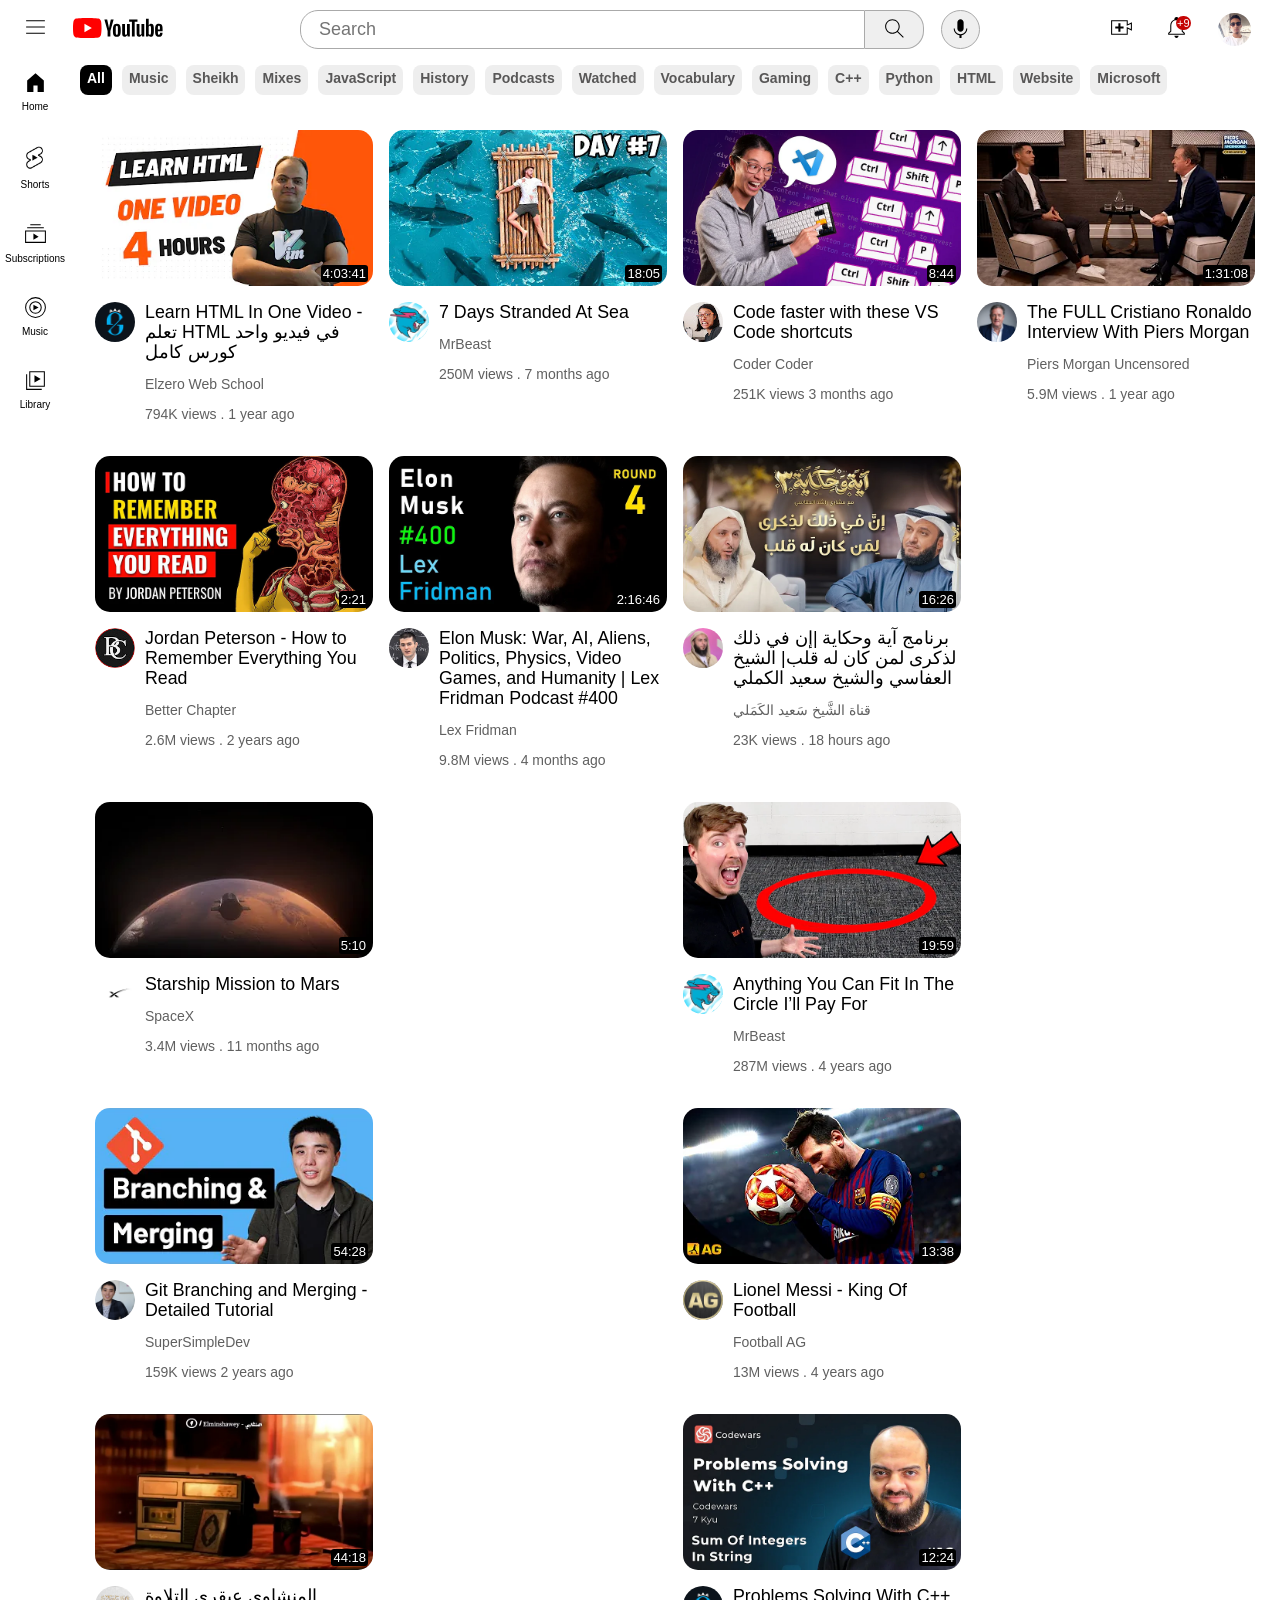
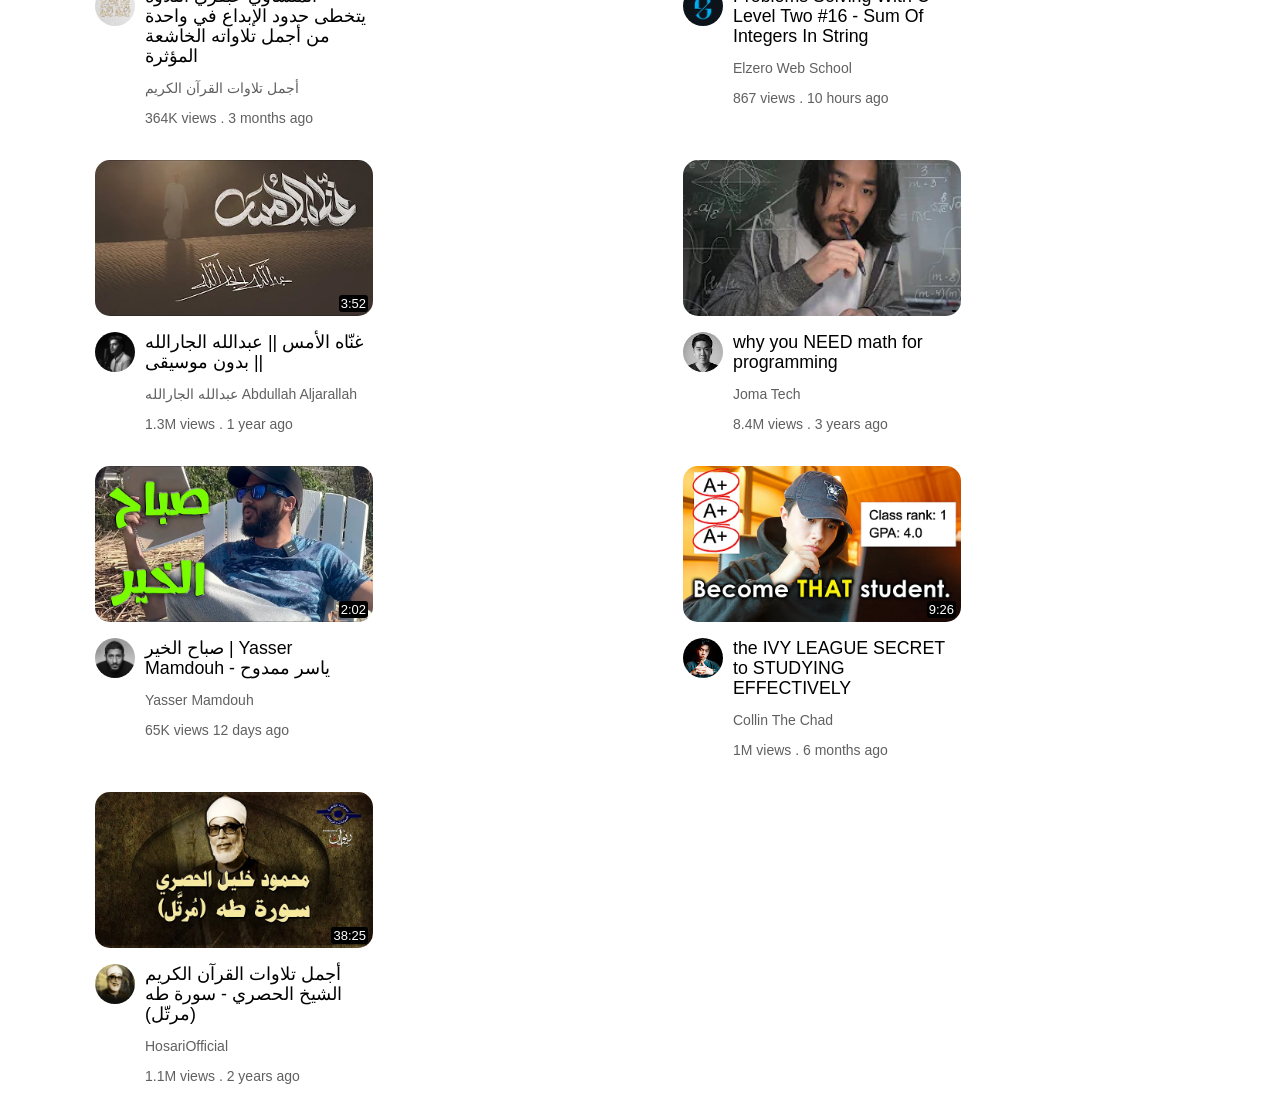
==== commit fd780039: "finsh first 10 videos links" ====
--- a/index.html
+++ b/index.html
@@ -142,8 +142,8 @@
        
 
         <!---------------------------------------------(4)------------------------------------------->
-
-        <div class="video">
+        <a href="https://youtu.be/Jk9uJRMvBIA?si=NmXgiOXwRA8j5_R8" class="video-link">
+            <div class="video">
             <div class="pic-timing">
                 <img class="video-photo" src="images/cr2.webp">
                 <div class="video-time">1:31:08</div>
@@ -159,10 +159,12 @@
                 </div>
             </div>
         </div>
+        </a>
+        
 
         <!------------------------------------------------(5)---------------------------------------->
-
-        <div class="video">
+<a href="https://youtu.be/ch55SHnLs_M?si=2CUjREG-UFHRcZ5l" class="video-link">
+    <div class="video">
             <div class="pic-timing">
                 <img class="video-photo" src="images/how2.webp">
                 <div class="video-time">2:21</div>
@@ -179,27 +181,31 @@
             </div>
         </div>
 
+</a>
+        
         <!--------------------------------------------------(6)-------------------------------------->
-
-        <div class="video">
-            <div class="pic-timing">
-                <img class="video-photo" src="images/elon2.webp">
-                <div class="video-time">2:04</div>
-            </div>
-            <div class="total-grid">
-                <div class="div-of-prof">
-                    <img class="prof-pic" src="images/elon1.jpg">
-                </div>
-                <div class="video-info">
-                    <p class="video-title">Elon Musk: War, AI, Aliens, Politics, Physics, Video Games, and Humanity | Lex Fridman Podcast #400</p>
-                    <p class="video-author">Lex Fridman</p>
-                    <p class="video-state">9.8M views . 4 months ago</p>
-                </div>
-            </div>
-        </div>
-
+      <a href="https://youtu.be/JN3KPFbWCy8?si=tr0AxvQgOAJL2JOL" class="video-link">
+            <div class="video">
+                        <div class="pic-timing">
+                            <img class="video-photo" src="images/elon2.webp">
+                            <div class="video-time">2:16:46</div>
+                        </div>
+                        <div class="total-grid">
+                            <div class="div-of-prof">
+                                <img class="prof-pic" src="images/elon1.jpg">
+                            </div>
+                            <div class="video-info">
+                                <p class="video-title">Elon Musk: War, AI, Aliens, Politics, Physics, Video Games, and Humanity | Lex Fridman Podcast #400</p>
+                                <p class="video-author">Lex Fridman</p>
+                                <p class="video-state">9.8M views . 4 months ago</p>
+                            </div>
+                        </div>
+                    </div>
+
+      </a>
+      
         <!--------------------------------------------------(7)-------------------------------------->
-
+      <a href="https://youtu.be/OszEl27GyVc?si=hm83Fo56kFp8eG24" class="video-link">
         <div class="video">
             <div class="pic-timing">
                 <img class="video-photo" src="images/sa3.webp">
@@ -216,9 +222,11 @@
                 </div>
             </div>
         </div>
+      </a>
+        
 
         <!---------------------------------------------------(8)------------------------------------->
-
+      <a href="https://youtu.be/921VbEMAwwY?si=iAJHPwbGf79b_9Xs" class="video-link"></a>
         <div class="video">
             <div class="pic-timing">
                 <img class="video-photo" src="images/space2.webp">
@@ -237,7 +245,7 @@
         </div>
 
         <!----------------------------------------------------(9)------------------------------------>
-
+      <a href="https://youtu.be/yXWw0_UfSFg?si=9LafpMKNdcEGMSGd" class="video-link"></a>
         <div class="video">
             <div class="pic-timing">
                 <img class="video-photo" src="images/bas2.webp">
@@ -256,7 +264,7 @@
         </div>
 
         <!-------------------------------------------------(10)--------------------------------------->
-
+      <a href="https://youtu.be/Q1kHG842HoI?si=pRgu_DtkHTkSNg_N" class="video-link"></a>
         <div class="video">
             <div class="pic-timing">
                 <img class="video-photo" src="images/con2.webp">
@@ -275,7 +283,7 @@
         </div>
 
         <!----------------------------------------------------(11)------------------------------------>
-
+      <a href="" class="video-link"></a>
         <div class="video">
             <div class="pic-timing">
                 <img class="video-photo" src="images/mis2.webp">
@@ -294,7 +302,7 @@
         </div>
 
         <!-------------------------------------------------------(12)--------------------------------->
-
+      <a href="" class="video-link"></a>
         <div class="video">
             <div class="pic-timing">
                 <img class="video-photo" src="images/mnsh2.webp">
@@ -313,7 +321,7 @@
         </div>
 
         <!-------------------------------------------------------(13)--------------------------------->
-
+      <a href="" class="video-link"></a>
         <div class="video">
             <div class="pic-timing">
                 <img class="video-photo" src="images/elzero3.webp">
@@ -332,7 +340,7 @@
         </div>
 
         <!-------------------------------------------------------(14)--------------------------------->
-
+      <a href="" class="video-link"></a>
         <div class="video">
             <div class="pic-timing">
                 <img class="video-photo" src="images/gar3.webp">
@@ -351,7 +359,7 @@
         </div>
         
         <!--------------------------------------------------(15)-------------------------------------->
-
+      <a href="" class="video-link"></a>
         <div class="video">
             <div class="pic-timing">
                 <img class="video-photo" src="images/alg2.webp">
@@ -369,7 +377,7 @@
             </div>
         </div>
         <!----------------------------------------------------(16)------------------------------------>
-
+      <a href="" class="video-link"></a>
         <div class="video">
             <div class="pic-timing">
                 <img class="video-photo" src="images/yas2.webp">
@@ -387,7 +395,7 @@
             </div>
         </div>
         <!----------------------------------------------------(17)------------------------------------>
-
+      <a href="" class="video-link"></a>
         <div class="video">
             <div class="pic-timing">
                 <img class="video-photo" src="images/non2.webp">
@@ -405,7 +413,7 @@
             </div>
         </div>
         <!----------------------------------------------------(18)------------------------------------>
-
+      <a href="" class="video-link"></a>
         <div  class="video">
             <div class="pic-timing">
                 <img class="video-photo" src="images/hos2.webp">
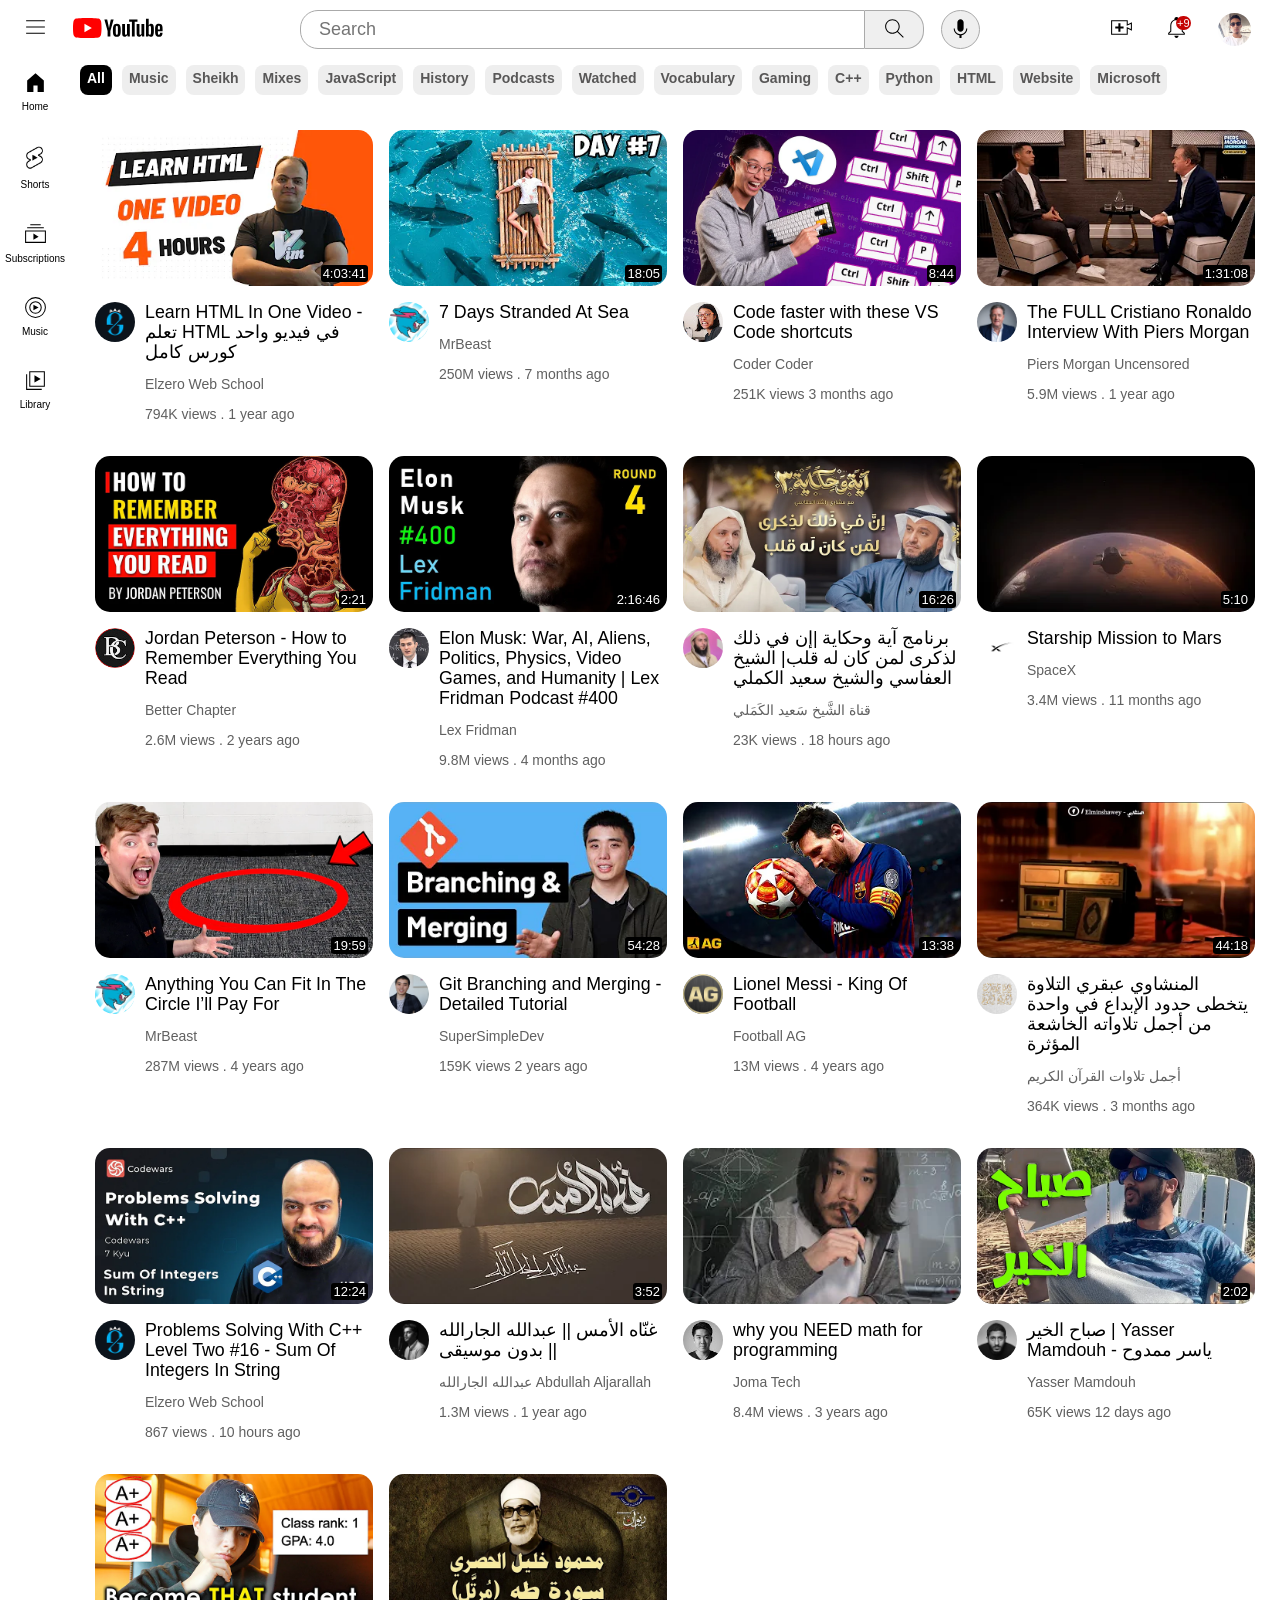
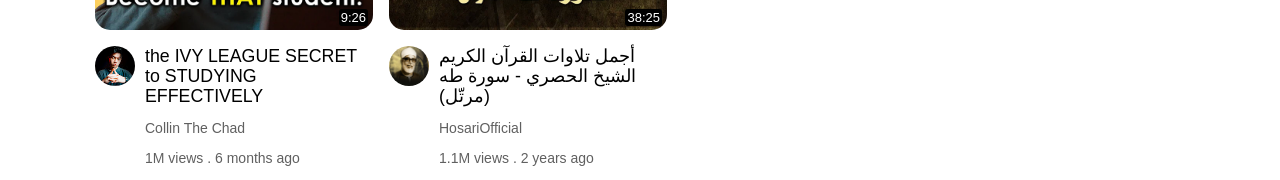
==== commit 821a28d5: "finsh videos links" ====
--- a/index.html
+++ b/index.html
@@ -226,7 +226,8 @@
         
 
         <!---------------------------------------------------(8)------------------------------------->
-      <a href="https://youtu.be/921VbEMAwwY?si=iAJHPwbGf79b_9Xs" class="video-link"></a>
+      <a href="https://youtu.be/921VbEMAwwY?si=iAJHPwbGf79b_9Xs" class="video-link">
+
         <div class="video">
             <div class="pic-timing">
                 <img class="video-photo" src="images/space2.webp">
@@ -243,10 +244,12 @@
                 </div>
             </div>
         </div>
+      </a>
+        
 
         <!----------------------------------------------------(9)------------------------------------>
-      <a href="https://youtu.be/yXWw0_UfSFg?si=9LafpMKNdcEGMSGd" class="video-link"></a>
-        <div class="video">
+      <a href="https://youtu.be/yXWw0_UfSFg?si=9LafpMKNdcEGMSGd" class="video-link">
+         <div class="video">
             <div class="pic-timing">
                 <img class="video-photo" src="images/bas2.webp">
                 <div class="video-time">19:59</div>
@@ -262,10 +265,12 @@
                 </div>
             </div>
         </div>
+      </a>
+       
 
         <!-------------------------------------------------(10)--------------------------------------->
-      <a href="https://youtu.be/Q1kHG842HoI?si=pRgu_DtkHTkSNg_N" class="video-link"></a>
-        <div class="video">
+      <a href="https://youtu.be/Q1kHG842HoI?si=pRgu_DtkHTkSNg_N" class="video-link">
+         <div class="video">
             <div class="pic-timing">
                 <img class="video-photo" src="images/con2.webp">
                 <div class="video-time">54:28</div>
@@ -282,8 +287,10 @@
             </div>
         </div>
 
+      </a>
+       
         <!----------------------------------------------------(11)------------------------------------>
-      <a href="" class="video-link"></a>
+      <a href="https://youtu.be/p693u53Q10U?si=LBNqjIos-0yWkKpZ" class="video-link">
         <div class="video">
             <div class="pic-timing">
                 <img class="video-photo" src="images/mis2.webp">
@@ -301,8 +308,10 @@
             </div>
         </div>
 
+      </a>
+        
         <!-------------------------------------------------------(12)--------------------------------->
-      <a href="" class="video-link"></a>
+      <a href="https://youtu.be/VYqxXu3hoAE?si=kFGr1McS8ERaSExO" class="video-link">
         <div class="video">
             <div class="pic-timing">
                 <img class="video-photo" src="images/mnsh2.webp">
@@ -319,9 +328,11 @@
                 </div>
             </div>
         </div>
+      </a>
+        
 
         <!-------------------------------------------------------(13)--------------------------------->
-      <a href="" class="video-link"></a>
+      <a href="https://youtu.be/MFBEStsaz8U?si=KrWClUnNgEIQZGwW" class="video-link">
         <div class="video">
             <div class="pic-timing">
                 <img class="video-photo" src="images/elzero3.webp">
@@ -338,10 +349,12 @@
                 </div>
             </div>
         </div>
+      </a>
+        
 
         <!-------------------------------------------------------(14)--------------------------------->
-      <a href="" class="video-link"></a>
-        <div class="video">
+      <a href="https://youtu.be/_8u5VfW3pXw?si=IrySlAaFIwZOxGZl" class="video-link">
+          <div class="video">
             <div class="pic-timing">
                 <img class="video-photo" src="images/gar3.webp">
                 <div class="video-time">3:52</div>
@@ -358,9 +371,11 @@
             </div>
         </div>
         
+      </a>
+      
         <!--------------------------------------------------(15)-------------------------------------->
-      <a href="" class="video-link"></a>
-        <div class="video">
+      <a href="https://youtu.be/sW9npZVpiMI?si=GSrEEkMuCsiU9ajU" class="video-link">
+               <div class="video">
             <div class="pic-timing">
                 <img class="video-photo" src="images/alg2.webp">
                 <div class="video-time"></div>
@@ -376,9 +391,11 @@
                 </div>
             </div>
         </div>
+      </a>
+ 
         <!----------------------------------------------------(16)------------------------------------>
-      <a href="" class="video-link"></a>
-        <div class="video">
+      <a href="https://youtu.be/x-jY3604jp8?si=a8ROIATAmPtDNPGb" class="video-link">
+          <div class="video">
             <div class="pic-timing">
                 <img class="video-photo" src="images/yas2.webp">
                 <div class="video-time">2:02</div>
@@ -394,9 +411,11 @@
                 </div>
             </div>
         </div>
+      </a>
+      
         <!----------------------------------------------------(17)------------------------------------>
-      <a href="" class="video-link"></a>
-        <div class="video">
+      <a href="https://youtu.be/L6siRrDPSk4?si=kaxBCOST6ZMocrH-" class="video-link">
+         <div class="video">
             <div class="pic-timing">
                 <img class="video-photo" src="images/non2.webp">
                 <div class="video-time">9:26</div>
@@ -412,9 +431,11 @@
                 </div>
             </div>
         </div>
+      </a>
+       
         <!----------------------------------------------------(18)------------------------------------>
-      <a href="" class="video-link"></a>
-        <div  class="video">
+      <a href="https://youtu.be/zp8GQ4ZtTts?si=V5dq265euiJFZgOs" class="video-link">
+         <div  class="video">
             <div class="pic-timing">
                 <img class="video-photo" src="images/hos2.webp">
                 <div class="video-time">38:25</div>
@@ -430,6 +451,8 @@
                 </div>
             </div>
         </div>
+      </a>
+       
 
     </div>
 </body>
